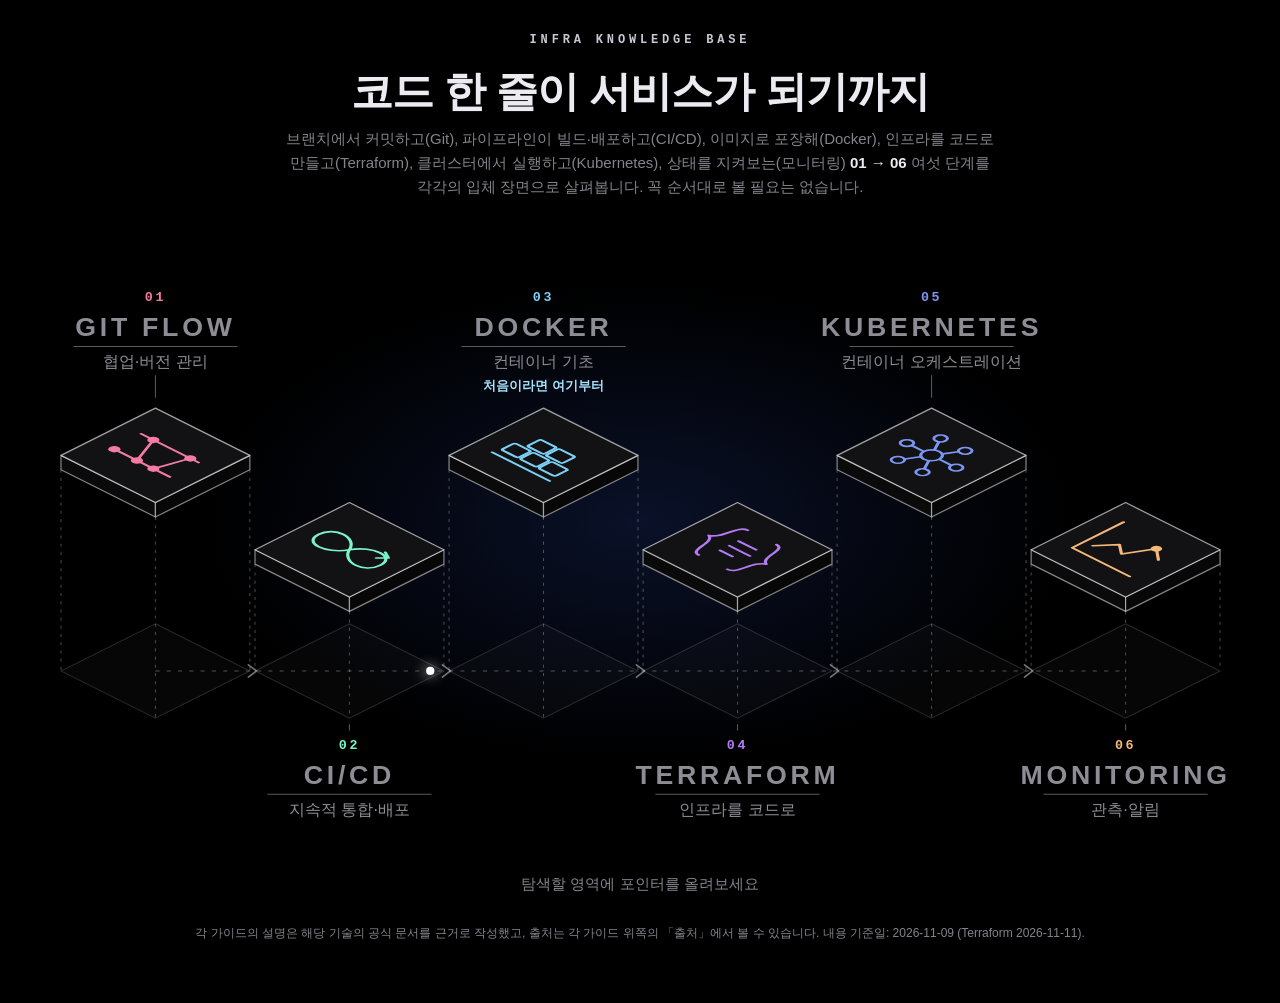
==== index.html @ 9d1da6e8 "feat(hub): show the six guides as an isometric left-to-right flow map Replace the card list with flo" ====
<!DOCTYPE html>
<html lang="ko">
<head>
  <meta charset="UTF-8">
  <meta name="viewport" content="width=device-width, initial-scale=1">
  <meta name="color-scheme" content="dark">
  <title>인프라 학습 지도</title>
  <style>
    /* 메인 화면(전체 지도) — 외부 글꼴·CDN 없이 이 파일 하나로 동작합니다. */
    :root {
      --h: 226;
      --lav: hsl(var(--h) 95% 85%);
      --text: #ecebf1; --muted: #84838c; --soft: #c9c7d3;
      --line: rgba(255, 255, 255, .1); --line-2: rgba(255, 255, 255, .18);
      --ease: cubic-bezier(0.22, 1, 0.36, 1);
      --mono: ui-monospace, SFMono-Regular, Menlo, Consolas, monospace;
      color-scheme: dark;
    }
    * { box-sizing: border-box; }
    html, body { margin: 0; }
    body {
      min-height: 100vh; background: #000; color: var(--text); overflow-x: hidden;
      font: 15px/1.6 -apple-system, BlinkMacSystemFont, "Apple SD Gothic Neo", "Malgun Gothic", "Noto Sans KR", "Segoe UI", Roboto, sans-serif;
      -webkit-font-smoothing: antialiased;
      word-break: keep-all; overflow-wrap: break-word;
    }
    [hidden] { display: none !important; }
    :focus-visible { outline: 2px solid #fff; outline-offset: 3px; }
    .glow { position: fixed; left: 50%; top: 58%; width: 90vw; height: 70vh; transform: translate(-50%, -50%); pointer-events: none; background: radial-gradient(closest-side, hsl(var(--h) 60% 45% / .22), transparent 75%); transition: background .6s var(--ease); animation: breathe 9s var(--ease) infinite alternate; }
    @keyframes breathe { from { opacity: .6; } to { opacity: 1; } }
    .wrap { position: relative; max-width: 1280px; margin: 0 auto; padding: 32px 24px 48px; }
    .eyebrow { margin: 0; text-align: center; font: 600 12px/1.4 var(--mono); letter-spacing: .32em; color: var(--soft); }
    h1 { margin: 18px auto 10px; text-align: center; font-size: clamp(26px, 4vw, 42px); line-height: 1.2; font-weight: 800; letter-spacing: -.02em; text-wrap: balance; }
    .lead { margin: 0 auto; max-width: 720px; text-align: center; color: var(--muted); font-size: 15px; text-wrap: pretty; }
    .lead b { color: var(--text); font-weight: 600; }

    /* 입체 지도: 01 → 06 을 왼쪽에서 오른쪽으로(좁은 화면은 위에서 아래로) */
    .map { position: relative; margin-top: 12px; }
    .map:focus { outline: none; }
    .map svg { display: block; width: 100%; height: auto; overflow: visible; }
    .ft, .fa, .fb { stroke-width: 1.2; stroke-linejoin: round; transition: fill .3s, stroke .3s; }
    .ft { fill: #121214; stroke: rgba(255, 255, 255, .62); }
    .fa { fill: #0a0a0b; stroke: rgba(255, 255, 255, .5); }
    .fb { fill: #070708; stroke: rgba(255, 255, 255, .5); }
    .shadow { fill: rgba(255, 255, 255, .025); stroke: rgba(255, 255, 255, .14); stroke-width: 1; }
    .drop { stroke: rgba(255, 255, 255, .28); stroke-width: 1; stroke-dasharray: 3 5; }
    .sym { fill: none; stroke: hsl(var(--h) 85% 72%); stroke-width: 2.2; stroke-linecap: round; stroke-linejoin: round; transition: stroke .3s; }
    .sym .dotf { fill: hsl(var(--h) 85% 72%); stroke: none; }
    .tile { cursor: pointer; outline: none; }
    .tile .lift { transition: transform .45s var(--ease), filter .45s var(--ease); }
    .tile.is-on .lift { transform: translateY(-12px); filter: drop-shadow(0 0 16px hsl(var(--h) 90% 65% / .55)); }
    .tile.is-on .ft { fill: hsl(var(--h) 40% 15%); stroke: hsl(var(--h) 95% 88%); }
    .tile.is-on .sym { stroke: hsl(var(--h) 95% 86%); }
    .tile:focus-visible .ft { stroke: #fff; stroke-width: 2.4; }
    .map.has-on .tile:not(.is-on) { opacity: .4; }
    .tile { transition: opacity .35s; }
    .lbl-en { fill: #8e8d95; font: 800 26px/1 -apple-system, BlinkMacSystemFont, "Segoe UI", Roboto, sans-serif; letter-spacing: .14em; transition: fill .3s; }
    .lbl-ko { fill: #8e8d95; font-size: 16px; transition: fill .3s; }
    .lbl-no { fill: hsl(var(--h) 85% 72%); font: 700 13px var(--mono); letter-spacing: .2em; }
    .lbl-start { fill: hsl(var(--h) 95% 82%); font-size: 13px; font-weight: 600; }
    .lbl-line { stroke: rgba(255, 255, 255, .35); stroke-width: 1; fill: none; }
    .tile.is-on .lbl-en { fill: #fff; }
    .tile.is-on .lbl-ko { fill: var(--soft); }
    .track { fill: none; stroke: rgba(255, 255, 255, .2); stroke-width: 1.4; stroke-dasharray: 4 7; animation: dash 1.6s linear infinite; }
    @keyframes dash { to { stroke-dashoffset: -22; } }
    .chev { fill: none; stroke: rgba(255, 255, 255, .45); stroke-width: 1.6; stroke-linecap: round; stroke-linejoin: round; }
    .runner { fill: #fff; filter: drop-shadow(0 0 6px #fff); }
    .hint { margin: 4px 0 0; min-height: 1.6em; text-align: center; color: var(--muted); font-size: 15px; }
    .hint b { color: var(--text); font-weight: 600; }
    .foot { margin-top: 28px; text-align: center; font-size: 12px; color: var(--muted); }

    body { animation: pageIn .5s var(--ease) both; }
    @keyframes pageIn { from { opacity: 0; } }
    html.is-leaving body { opacity: 0; transition: opacity .3s ease .05s; }
    html.is-leaving .map svg { transform: scale(1.08); transition: transform .35s var(--ease); }
    html.is-leaving .tile.is-on .lift { transform: translateY(-28px); }
    @media (max-width: 720px) {
      .wrap { padding: 24px 16px 40px; }
      .lead, .hint { font-size: 14px; }
    }
    .skip-link { position: absolute; left: 12px; top: -60px; z-index: 100; padding: 8px 14px; background: var(--lav); color: #000; border-radius: 999px; font-weight: 700; text-decoration: none; }
    .skip-link:focus { top: 12px; }
    @media (prefers-reduced-motion: reduce) {
      *, *::before, *::after { animation-duration: .01ms !important; animation-delay: 0s !important; animation-iteration-count: 1 !important; transition-duration: .01ms !important; transition-delay: 0s !important; }
      .glow, .track { animation: none !important; }
    }
  </style>
</head>
<body>
  <a class="skip-link" href="#map">학습 가이드 지도로 건너뛰기</a>
  <div class="glow" aria-hidden="true"></div>
  <div class="wrap">
    <header>
      <p class="eyebrow">INFRA KNOWLEDGE BASE</p>
    </header>
    <main>
      <h1>코드 한 줄이 서비스가 되기까지</h1>
      <p class="lead">브랜치에서 커밋하고(Git), 파이프라인이 빌드·배포하고(CI/CD), 이미지로 포장해(Docker), 인프라를 코드로 만들고(Terraform), 클러스터에서 실행하고(Kubernetes), 상태를 지켜보는(모니터링) <b>01 → 06</b> 여섯 단계를 각각의 입체 장면으로 살펴봅니다. 꼭 순서대로 볼 필요는 없습니다.</p>
      <nav class="map" id="map" tabindex="-1" aria-label="학습 가이드 지도">
        <svg id="map-svg" focusable="false"></svg>
      </nav>
      <p class="hint" id="hint" aria-hidden="true"></p>
      <p class="foot">각 가이드의 설명은 해당 기술의 공식 문서를 근거로 작성했고, 출처는 각 가이드 위쪽의 「출처」에서 볼 수 있습니다. 내용 기준일: 2026-11-09 (Terraform 2026-11-11).</p>
    </main>
  </div>
  <script>
  (function () {
    'use strict';
    var NS = 'http://www.w3.org/2000/svg';
    var G = [
      { id: 'gitflow', en: 'GIT FLOW', eb: '협업·버전 관리', ti: 'Git Flow 한눈에 보기', href: 'git_flow_commit_guideline/index.html', h: 340 },
      { id: 'cicd', en: 'CI/CD', eb: '지속적 통합·배포', ti: 'CI/CD 한눈에 보기', href: 'ci_cd_guideline/index.html', h: 158 },
      { id: 'docker', en: 'DOCKER', eb: '컨테이너 기초', ti: 'Docker 한눈에 보기', href: 'docker_guideline/index.html', h: 198, start: true },
      { id: 'terraform', en: 'TERRAFORM', eb: '인프라를 코드로', ti: 'Terraform 한눈에 보기', href: 'terraform_guideline/index.html', h: 268 },
      { id: 'k8s', en: 'KUBERNETES', eb: '컨테이너 오케스트레이션', ti: 'Kubernetes 한눈에 보기', href: 'k8s_guideline/index.html', h: 226 },
      { id: 'monitoring', en: 'MONITORING', eb: '관측·알림', ti: 'Monitoring 한눈에 보기', href: 'monitoring_guideline/index.html', h: 30 }
    ];
    var HINT0 = '탐색할 영역에 포인터를 올려보세요';

    // 판 윗면에 그리는 기호(윗면 좌표 ±44 안). 각 기술의 상표 대신 하는 일을 단순한 선으로 표시한다.
    var SYM = [
      // Git Flow: 두 갈래 브랜치와 커밋 점, 갈라지고 합쳐지는 선
      function (g) {
        p(g, 'M-28,-14 H28 M-28,14 H28 M-16,-14 L-4,14 M12,14 L20,-14');
        [[-16, -14], [20, -14], [-4, 14], [12, 14], [-26, 14]].forEach(function (c) { s('circle', { cx: c[0], cy: c[1], r: 4.2, 'class': 'dotf' }, g); });
      },
      // CI/CD: 계속 도는 고리(통합 → 배포 → 다시 통합)
      function (g) {
        p(g, 'M0,0 C-8,-16 -30,-16 -30,0 C-30,16 -8,16 0,0 C8,-16 30,-16 30,0 C30,16 8,16 0,0 Z');
        p(g, 'M20,-15 L27,-11 L21,-5');
      },
      // Docker: 차곡차곡 쌓인 컨테이너
      function (g) {
        [[-26, 2], [-8, 2], [10, 2], [-17, -14], [1, -14]].forEach(function (c) { s('rect', { x: c[0], y: c[1], width: 16, height: 13, rx: 2 }, g); });
        p(g, 'M-28,22 H28');
      },
      // Terraform: 중괄호 안의 코드 줄(구성 파일)
      function (g) {
        p(g, 'M-14,-24 C-24,-24 -18,-4 -28,0 C-18,4 -24,24 -14,24 M14,-24 C24,-24 18,-4 28,0 C18,4 24,24 14,24 M-8,-9 H9 M-8,0 H12 M-8,9 H4');
      },
      // Kubernetes: 가운데 제어부와 둘레의 노드들
      function (g) {
        var r = 24, i, a;
        for (i = 0; i < 6; i++) {
          a = Math.PI / 3 * i;
          p(g, 'M' + (Math.cos(a) * 8).toFixed(1) + ',' + (Math.sin(a) * 8).toFixed(1) + ' L' + (Math.cos(a) * (r - 5)).toFixed(1) + ',' + (Math.sin(a) * (r - 5)).toFixed(1));
          s('circle', { cx: (Math.cos(a) * r).toFixed(1), cy: (Math.sin(a) * r).toFixed(1), r: 4.6 }, g);
        }
        s('circle', { cx: 0, cy: 0, r: 7.5 }, g);
      },
      // Monitoring: 축과 시간에 따라 오르내리는 선
      function (g) {
        p(g, 'M-28,-26 V24 H28 M-20,12 L-8,-2 L2,6 L14,-16 L26,-6');
        s('circle', { cx: 14, cy: -16, r: 4, 'class': 'dotf' }, g);
      }
    ];

    function s(tag, a, par) { var n = document.createElementNS(NS, tag); for (var k in a) n.setAttribute(k, a[k]); if (par) par.appendChild(n); return n; }
    function p(g, d) { return s('path', { d: d }, g); }
    function iso(sx, sy, x, y, z) { return [sx + x - y, sy + (x + y) / 2 - (z || 0)]; }
    function pts(l) { return l.map(function (q) { return q[0].toFixed(1) + ',' + q[1].toFixed(1); }).join(' '); }
    // 판 하나: 아래 두 옆면 + 윗면, 윗면 가운데 좌표를 돌려준다
    function slab(par, cx, cy, a, th) {
      var A = iso(cx, cy, -a, -a), B = iso(cx, cy, a, -a), C = iso(cx, cy, a, a), D = iso(cx, cy, -a, a);
      s('polygon', { 'class': 'fa', points: pts([D, C, [C[0], C[1] + th], [D[0], D[1] + th]]) }, par);
      s('polygon', { 'class': 'fb', points: pts([C, B, [B[0], B[1] + th], [C[0], C[1] + th]]) }, par);
      s('polygon', { 'class': 'ft', points: pts([A, B, C, D]) }, par);
    }
    function diamond(cx, cy, a) { return pts([iso(cx, cy, -a, -a), iso(cx, cy, a, -a), iso(cx, cy, a, a), iso(cx, cy, -a, a)]); }
    function text(par, cls, x, y, anchor, str) { var t = s('text', { 'class': cls, x: x, y: y, 'text-anchor': anchor }, par); t.textContent = str; return t; }

    var RM = window.matchMedia ? window.matchMedia('(prefers-reduced-motion: reduce)') : null, reduce = !!(RM && RM.matches);
    if (RM) { var onRM = function () { reduce = RM.matches; }; if (RM.addEventListener) RM.addEventListener('change', onRM); else if (RM.addListener) RM.addListener(onRM); }
    var NARROW = window.matchMedia ? window.matchMedia('(max-width: 720px)') : null;

    var svgEl = document.getElementById('map-svg'), map = document.getElementById('map'), hint = document.getElementById('hint');
    var tiles = [], P = [], cur = -1;

    // 넓은 화면: 01 → 06 을 왼쪽에서 오른쪽으로, 높낮이를 번갈아 띄운다(이름표는 높은 판은 위, 낮은 판은 아래)
    // 좁은 화면: 같은 순서를 위에서 아래로, 좌우를 번갈아 놓고 이름표는 반대쪽에 둔다
    function layout() {
      var narrow = !!(NARROW && NARROW.matches), L = [];
      G.forEach(function (g, i) {
        if (narrow) L.push({ cx: i % 2 ? 252 : 148, cy: 118 + i * 168, a: 40, th: 12, side: i % 2 ? 'left' : 'right' });
        else L.push({ cx: 128 + i * 189, cy: i % 2 ? 330 : 238, a: 46, th: 14, gy: 448, side: i % 2 ? 'below' : 'above' });
      });
      return { narrow: narrow, w: narrow ? 400 : 1200, h: narrow ? 1100 : 640, L: L };
    }

    function render() {
      var Y = layout(), ref = document.activeElement, refI = ref && ref.getAttribute ? ref.getAttribute('data-i') : null;
      svgEl.textContent = '';
      svgEl.setAttribute('viewBox', '0 0 ' + Y.w + ' ' + Y.h);
      tiles = []; P = [];
      var deco = s('g', { 'aria-hidden': 'true' }, svgEl);
      // 흐름 길: 넓은 화면은 바닥 그림자 가운데를, 좁은 화면은 판 가운데를 잇는다(판 뒤로 지나감)
      Y.L.forEach(function (o) { P.push(Y.narrow ? [o.cx, o.cy] : [o.cx, o.gy]); });
      s('polyline', { 'class': 'track', points: pts(P) }, deco);
      for (var k = 0; k < P.length - 1; k++) {
        var mx = (P[k][0] + P[k + 1][0]) / 2, my = (P[k][1] + P[k + 1][1]) / 2;
        var ang = Math.atan2(P[k + 1][1] - P[k][1], P[k + 1][0] - P[k][0]) * 180 / Math.PI;
        s('path', { 'class': 'chev', d: 'M-4,-6 L4,0 L-4,6', transform: 'translate(' + mx.toFixed(1) + ' ' + my.toFixed(1) + ') rotate(' + ang.toFixed(1) + ')' }, deco);
      }
      var runner = s('circle', { 'class': 'runner', r: 4, cx: P[0][0], cy: P[0][1] }, deco);
      Y.L.forEach(function (o, i) {
        var g = G[i];
        var t = s('a', { 'class': 'tile', href: g.href, style: '--h:' + g.h, 'data-i': i, 'aria-label': '0' + (i + 1) + '. ' + g.ti + ' — ' + g.eb + (g.start ? ' (처음이라면 여기부터)' : '') }, svgEl);
        var a = o.a, half = a, top = o.cy - half;
        // 바닥 그림자와 판 모서리에서 내려오는 점선(넓은 화면)
        if (!Y.narrow) {
          s('polygon', { 'class': 'shadow', points: diamond(o.cx, o.gy, a) }, t);
          [[-a * 2, 0], [0, a], [a * 2, 0]].forEach(function (c) {
            s('line', { 'class': 'drop', x1: o.cx + c[0], y1: o.cy + c[1] + (c[1] ? o.th : o.th), x2: o.cx + c[0], y2: o.gy + c[1] }, t);
          });
        }
        var lift = s('g', { 'class': 'lift' }, t);
        slab(lift, o.cx, o.cy, a, o.th);
        var sym = s('g', { 'class': 'sym', transform: 'matrix(1 .5 -1 .5 ' + o.cx + ' ' + o.cy + ') scale(' + (a / 46).toFixed(3) + ')' }, lift);
        SYM[i](sym);
        // 이름표: 번호 · 영문 · 밑줄 · 한글 설명
        var lb = s('g', { 'aria-hidden': 'true' }, t), x, y, an, w = 0;
        if (Y.narrow) {
          an = o.side === 'right' ? 'start' : 'end';
          x = o.side === 'right' ? o.cx + a * 2 + 22 : o.cx - a * 2 - 22;
          y = o.cy - 18;
          text(lb, 'lbl-no', x, y - 26, an, '0' + (i + 1));
          var en = text(lb, 'lbl-en', x, y, an, g.en); en.style.fontSize = '16px';
          var ko = text(lb, 'lbl-ko', x, y + 46, an, g.eb); ko.style.fontSize = '14px';
          if (g.start) text(lb, 'lbl-start', x, y + 68, an, '처음이라면 여기부터');
          var ux = o.side === 'right' ? x - 14 : x + 14;
          s('path', { 'class': 'lbl-line', d: 'M' + ux + ',' + (y + 14) + ' H' + (o.side === 'right' ? x + 120 : x - 120) + ' M' + ux + ',' + (y + 14) + ' L' + (o.side === 'right' ? o.cx + a : o.cx - a) + ',' + (o.cy + a / 2) }, lb);
        } else if (o.side === 'above') {
          x = o.cx; y = top - 70;
          text(lb, 'lbl-no', x, y - 34, 'middle', '0' + (i + 1));
          text(lb, 'lbl-en', x, y, 'middle', g.en);
          text(lb, 'lbl-ko', x, y + 30, 'middle', g.eb);
          if (g.start) text(lb, 'lbl-start', x, y + 52, 'middle', '처음이라면 여기부터');
          s('path', { 'class': 'lbl-line', d: 'M' + (x - 80) + ',' + (y + 10) + ' H' + (x + 80) + ' M' + x + ',' + (y + (g.start ? 60 : 38)) + ' V' + (top - 10) }, lb);
        } else {
          x = o.cx; y = o.gy + a + 64;
          text(lb, 'lbl-no', x, y - 34, 'middle', '0' + (i + 1));
          text(lb, 'lbl-en', x, y, 'middle', g.en);
          text(lb, 'lbl-ko', x, y + 30, 'middle', g.eb);
          if (g.start) text(lb, 'lbl-start', x, y + 52, 'middle', '처음이라면 여기부터');
          s('path', { 'class': 'lbl-line', d: 'M' + (x - 80) + ',' + (y + 10) + ' H' + (x + 80) + ' M' + x + ',' + (o.gy + a + 6) + ' V' + (y - 52) }, lb);
        }
        t.addEventListener('click', function (e) {
          if (e.button !== 0 || e.metaKey || e.ctrlKey || e.shiftKey || e.altKey) return;
          e.preventDefault(); go(i);
        });
        t.addEventListener('mouseenter', function () { on(i); });
        t.addEventListener('mouseleave', function () { on(-1); });
        t.addEventListener('focus', function () { on(i); });
        t.addEventListener('blur', function () { on(-1); });
        tiles.push(t);
      });
      runnerEl = runner;
      if (refI !== null && tiles[+refI]) tiles[+refI].focus();
      on(cur);
    }
    var runnerEl = null;

    function go(i) {
      if (reduce) { location.href = G[i].href; return; }
      on(i);
      document.documentElement.classList.add('is-leaving');
      setTimeout(function () { location.href = G[i].href; }, 340);
    }
    function on(i) {
      cur = i;
      tiles.forEach(function (t, k) { t.classList.toggle('is-on', k === i); });
      map.classList.toggle('has-on', i >= 0);
      if (i >= 0) {
        document.documentElement.style.setProperty('--h', G[i].h);
        hint.innerHTML = '';
        var b = document.createElement('b'); b.textContent = '0' + (i + 1) + ' ' + G[i].ti;
        hint.appendChild(b); hint.appendChild(document.createTextNode(' — 누르면 열립니다'));
      } else hint.textContent = HINT0;
    }
    window.addEventListener('pageshow', function () { document.documentElement.classList.remove('is-leaving'); on(-1); });
    if (NARROW) { if (NARROW.addEventListener) NARROW.addEventListener('change', render); else if (NARROW.addListener) NARROW.addListener(render); }
    render();

    // 흐름 길을 따라 01 → 06 으로 움직이는 점(동작 줄이기면 멈춤)
    var t0 = null;
    function frame(ts) {
      if (t0 === null) t0 = ts;
      var u = reduce ? 0 : ((ts - t0) / 7000) % 1, f = u * (P.length - 1), k = Math.min(P.length - 2, Math.floor(f)), r = f - k;
      if (runnerEl) {
        runnerEl.setAttribute('cx', (P[k][0] + (P[k + 1][0] - P[k][0]) * r).toFixed(1));
        runnerEl.setAttribute('cy', (P[k][1] + (P[k + 1][1] - P[k][1]) * r).toFixed(1));
      }
      requestAnimationFrame(frame);
    }
    requestAnimationFrame(frame);
  })();
  </script>
</body>
</html>
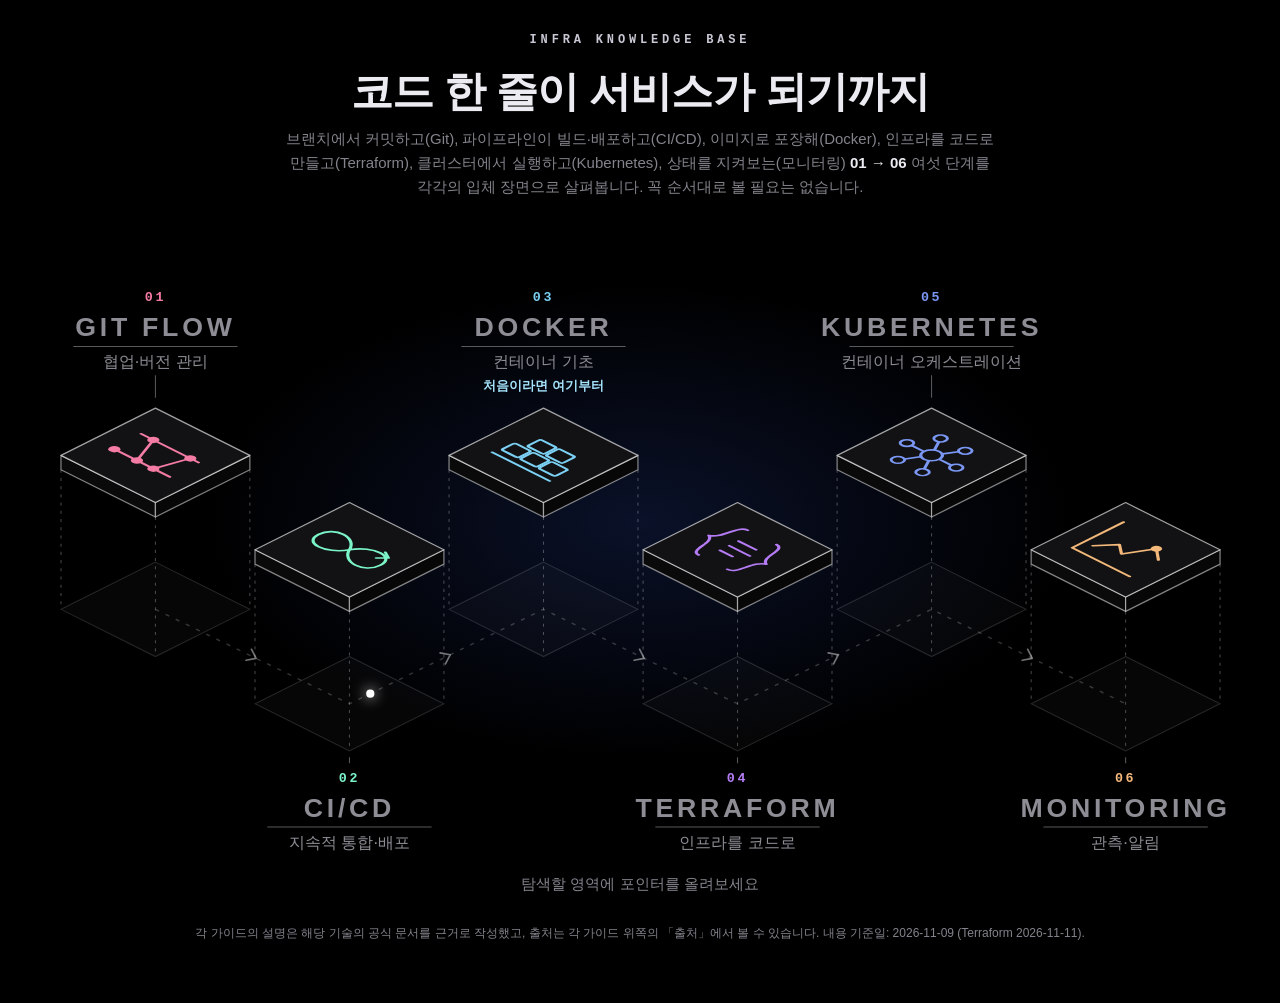
==== commit 301d6f7e: "fix(hub): zigzag the ground track under the alternating tiles Each tile's ground shadow now sits a f" ====
--- a/index.html
+++ b/index.html
@@ -182,7 +182,7 @@
       var narrow = !!(NARROW && NARROW.matches), L = [];
       G.forEach(function (g, i) {
         if (narrow) L.push({ cx: i % 2 ? 252 : 148, cy: 118 + i * 168, a: 40, th: 12, side: i % 2 ? 'left' : 'right' });
-        else L.push({ cx: 128 + i * 189, cy: i % 2 ? 330 : 238, a: 46, th: 14, gy: 448, side: i % 2 ? 'below' : 'above' });
+        else L.push({ cx: 128 + i * 189, cy: i % 2 ? 330 : 238, a: 46, th: 14, gy: (i % 2 ? 330 : 238) + 150, side: i % 2 ? 'below' : 'above' });
       });
       return { narrow: narrow, w: narrow ? 400 : 1200, h: narrow ? 1100 : 640, L: L };
     }
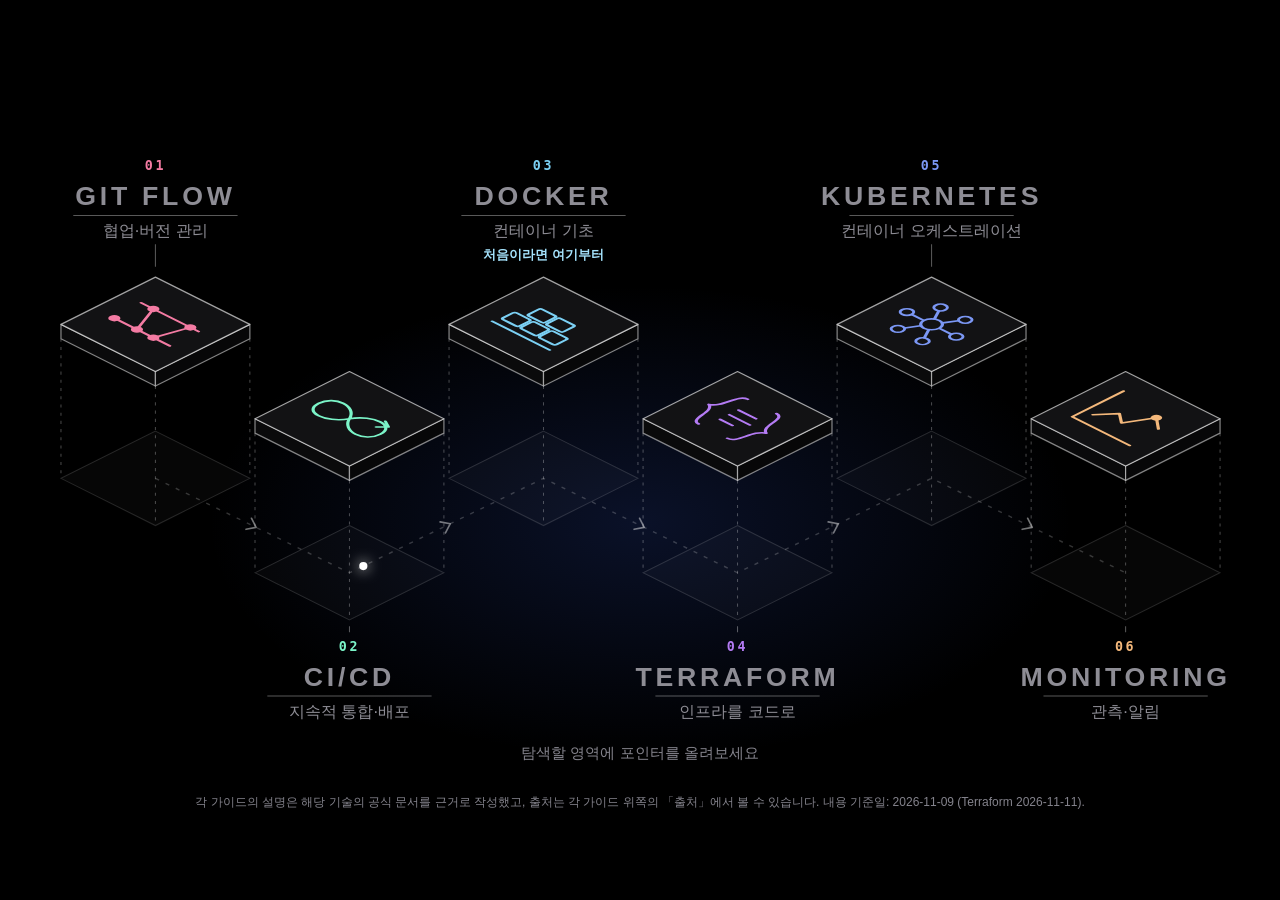
==== commit 53c7637e: "refactor(hub): drop the heading and intro text above the map Keep the page title only for screen rea" ====
--- a/index.html
+++ b/index.html
@@ -29,13 +29,10 @@
     .glow { position: fixed; left: 50%; top: 58%; width: 90vw; height: 70vh; transform: translate(-50%, -50%); pointer-events: none; background: radial-gradient(closest-side, hsl(var(--h) 60% 45% / .22), transparent 75%); transition: background .6s var(--ease); animation: breathe 9s var(--ease) infinite alternate; }
     @keyframes breathe { from { opacity: .6; } to { opacity: 1; } }
     .wrap { position: relative; max-width: 1280px; margin: 0 auto; padding: 32px 24px 48px; }
-    .eyebrow { margin: 0; text-align: center; font: 600 12px/1.4 var(--mono); letter-spacing: .32em; color: var(--soft); }
-    h1 { margin: 18px auto 10px; text-align: center; font-size: clamp(26px, 4vw, 42px); line-height: 1.2; font-weight: 800; letter-spacing: -.02em; text-wrap: balance; }
-    .lead { margin: 0 auto; max-width: 720px; text-align: center; color: var(--muted); font-size: 15px; text-wrap: pretty; }
-    .lead b { color: var(--text); font-weight: 600; }
+    .sr-only { position: absolute; width: 1px; height: 1px; padding: 0; margin: -1px; overflow: hidden; clip: rect(0 0 0 0); white-space: nowrap; border: 0; }
 
     /* 입체 지도: 01 → 06 을 왼쪽에서 오른쪽으로(좁은 화면은 위에서 아래로) */
-    .map { position: relative; margin-top: 12px; }
+    .map { position: relative; margin-top: 48px; }
     .map:focus { outline: none; }
     .map svg { display: block; width: 100%; height: auto; overflow: visible; }
     .ft, .fa, .fb { stroke-width: 1.2; stroke-linejoin: round; transition: fill .3s, stroke .3s; }
@@ -76,7 +73,7 @@
     html.is-leaving .tile.is-on .lift { transform: translateY(-28px); }
     @media (max-width: 720px) {
       .wrap { padding: 24px 16px 40px; }
-      .lead, .hint { font-size: 14px; }
+      .hint { font-size: 14px; }
     }
     .skip-link { position: absolute; left: 12px; top: -60px; z-index: 100; padding: 8px 14px; background: var(--lav); color: #000; border-radius: 999px; font-weight: 700; text-decoration: none; }
     .skip-link:focus { top: 12px; }
@@ -90,12 +87,8 @@
   <a class="skip-link" href="#map">학습 가이드 지도로 건너뛰기</a>
   <div class="glow" aria-hidden="true"></div>
   <div class="wrap">
-    <header>
-      <p class="eyebrow">INFRA KNOWLEDGE BASE</p>
-    </header>
     <main>
-      <h1>코드 한 줄이 서비스가 되기까지</h1>
-      <p class="lead">브랜치에서 커밋하고(Git), 파이프라인이 빌드·배포하고(CI/CD), 이미지로 포장해(Docker), 인프라를 코드로 만들고(Terraform), 클러스터에서 실행하고(Kubernetes), 상태를 지켜보는(모니터링) <b>01 → 06</b> 여섯 단계를 각각의 입체 장면으로 살펴봅니다. 꼭 순서대로 볼 필요는 없습니다.</p>
+      <h1 class="sr-only">코드 한 줄이 서비스가 되기까지</h1>
       <nav class="map" id="map" tabindex="-1" aria-label="학습 가이드 지도">
         <svg id="map-svg" focusable="false"></svg>
       </nav>
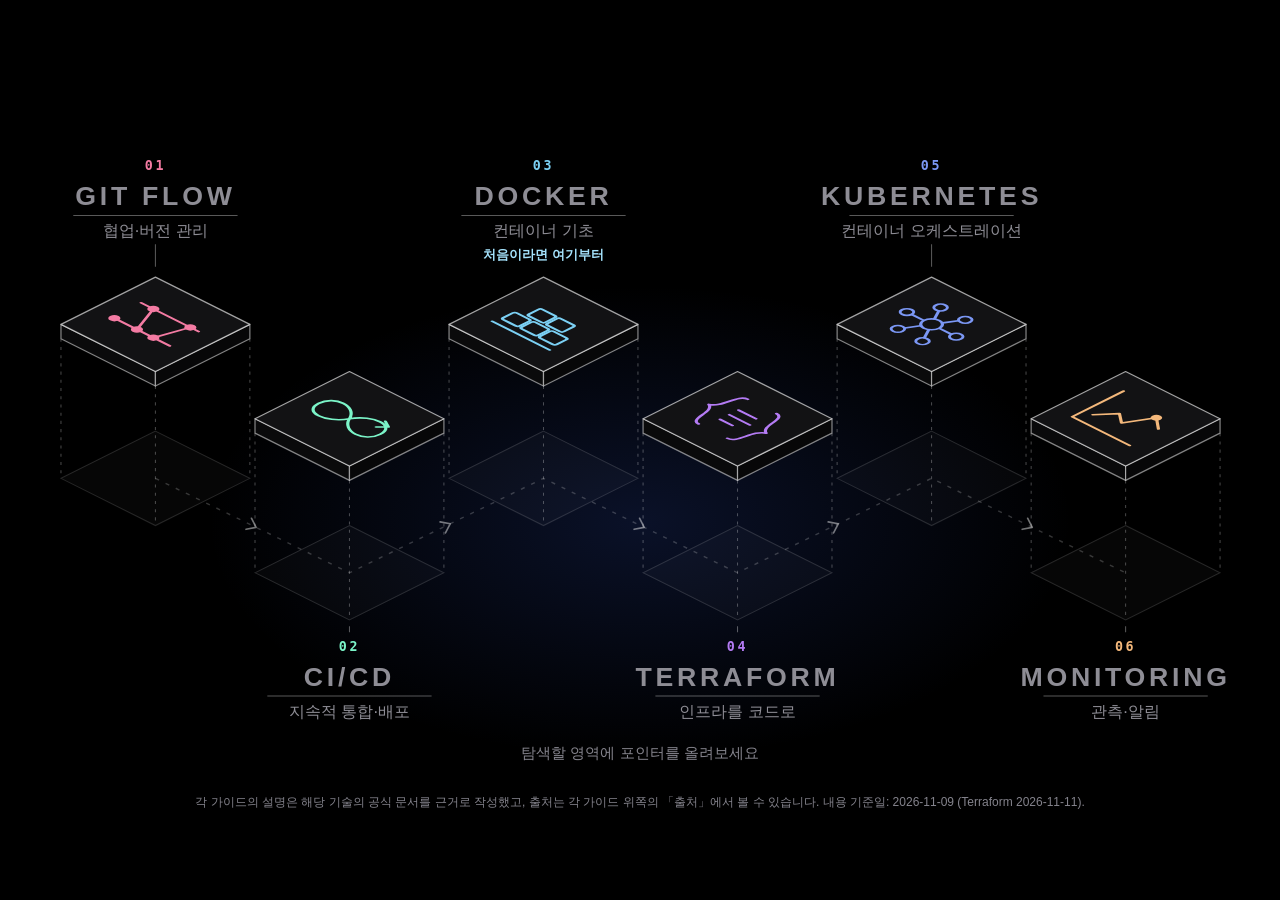
==== commit 9285fb7f: "refactor(hub): stop the moving dot and flowing dashes on the track The track and arrows stay as a st" ====
--- a/index.html
+++ b/index.html
@@ -58,10 +58,8 @@
     .lbl-line { stroke: rgba(255, 255, 255, .35); stroke-width: 1; fill: none; }
     .tile.is-on .lbl-en { fill: #fff; }
     .tile.is-on .lbl-ko { fill: var(--soft); }
-    .track { fill: none; stroke: rgba(255, 255, 255, .2); stroke-width: 1.4; stroke-dasharray: 4 7; animation: dash 1.6s linear infinite; }
-    @keyframes dash { to { stroke-dashoffset: -22; } }
+    .track { fill: none; stroke: rgba(255, 255, 255, .2); stroke-width: 1.4; stroke-dasharray: 4 7; }
     .chev { fill: none; stroke: rgba(255, 255, 255, .45); stroke-width: 1.6; stroke-linecap: round; stroke-linejoin: round; }
-    .runner { fill: #fff; filter: drop-shadow(0 0 6px #fff); }
     .hint { margin: 4px 0 0; min-height: 1.6em; text-align: center; color: var(--muted); font-size: 15px; }
     .hint b { color: var(--text); font-weight: 600; }
     .foot { margin-top: 28px; text-align: center; font-size: 12px; color: var(--muted); }
@@ -79,7 +77,7 @@
     .skip-link:focus { top: 12px; }
     @media (prefers-reduced-motion: reduce) {
       *, *::before, *::after { animation-duration: .01ms !important; animation-delay: 0s !important; animation-iteration-count: 1 !important; transition-duration: .01ms !important; transition-delay: 0s !important; }
-      .glow, .track { animation: none !important; }
+      .glow { animation: none !important; }
     }
   </style>
 </head>
@@ -194,7 +192,6 @@
         var ang = Math.atan2(P[k + 1][1] - P[k][1], P[k + 1][0] - P[k][0]) * 180 / Math.PI;
         s('path', { 'class': 'chev', d: 'M-4,-6 L4,0 L-4,6', transform: 'translate(' + mx.toFixed(1) + ' ' + my.toFixed(1) + ') rotate(' + ang.toFixed(1) + ')' }, deco);
       }
-      var runner = s('circle', { 'class': 'runner', r: 4, cx: P[0][0], cy: P[0][1] }, deco);
       Y.L.forEach(function (o, i) {
         var g = G[i];
         var t = s('a', { 'class': 'tile', href: g.href, style: '--h:' + g.h, 'data-i': i, 'aria-label': '0' + (i + 1) + '. ' + g.ti + ' — ' + g.eb + (g.start ? ' (처음이라면 여기부터)' : '') }, svgEl);
@@ -247,11 +244,9 @@
         t.addEventListener('blur', function () { on(-1); });
         tiles.push(t);
       });
-      runnerEl = runner;
       if (refI !== null && tiles[+refI]) tiles[+refI].focus();
       on(cur);
     }
-    var runnerEl = null;
 
     function go(i) {
       if (reduce) { location.href = G[i].href; return; }
@@ -273,19 +268,6 @@
     window.addEventListener('pageshow', function () { document.documentElement.classList.remove('is-leaving'); on(-1); });
     if (NARROW) { if (NARROW.addEventListener) NARROW.addEventListener('change', render); else if (NARROW.addListener) NARROW.addListener(render); }
     render();
-
-    // 흐름 길을 따라 01 → 06 으로 움직이는 점(동작 줄이기면 멈춤)
-    var t0 = null;
-    function frame(ts) {
-      if (t0 === null) t0 = ts;
-      var u = reduce ? 0 : ((ts - t0) / 7000) % 1, f = u * (P.length - 1), k = Math.min(P.length - 2, Math.floor(f)), r = f - k;
-      if (runnerEl) {
-        runnerEl.setAttribute('cx', (P[k][0] + (P[k + 1][0] - P[k][0]) * r).toFixed(1));
-        runnerEl.setAttribute('cy', (P[k][1] + (P[k + 1][1] - P[k][1]) * r).toFixed(1));
-      }
-      requestAnimationFrame(frame);
-    }
-    requestAnimationFrame(frame);
   })();
   </script>
 </body>
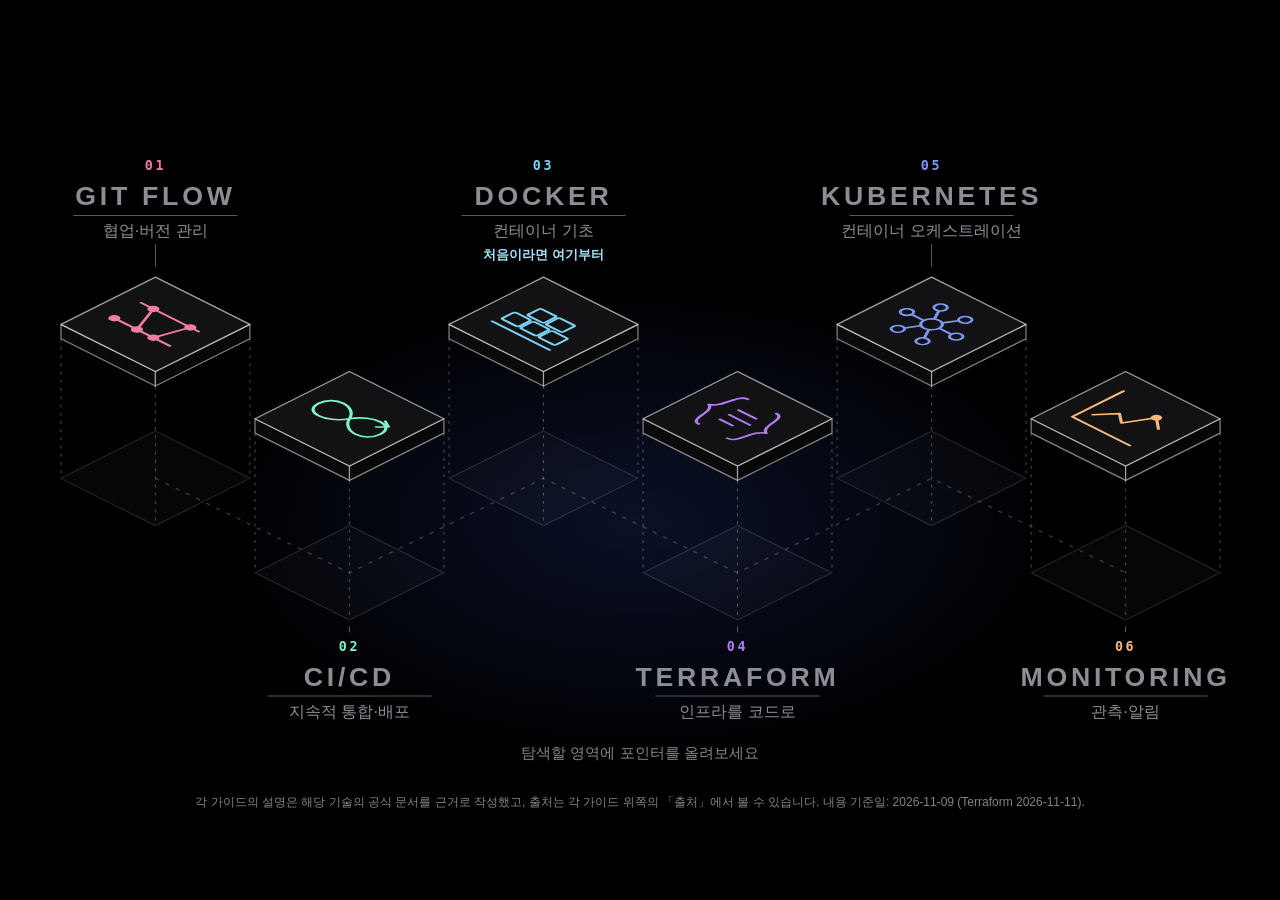
==== commit fefd1bd2: "refactor(hub): drop the arrows on the flow track Co-Authored-By: Claude Opus 5.5 <noreply@anthropic." ====
--- a/index.html
+++ b/index.html
@@ -59,7 +59,6 @@
     .tile.is-on .lbl-en { fill: #fff; }
     .tile.is-on .lbl-ko { fill: var(--soft); }
     .track { fill: none; stroke: rgba(255, 255, 255, .2); stroke-width: 1.4; stroke-dasharray: 4 7; }
-    .chev { fill: none; stroke: rgba(255, 255, 255, .45); stroke-width: 1.6; stroke-linecap: round; stroke-linejoin: round; }
     .hint { margin: 4px 0 0; min-height: 1.6em; text-align: center; color: var(--muted); font-size: 15px; }
     .hint b { color: var(--text); font-weight: 600; }
     .foot { margin-top: 28px; text-align: center; font-size: 12px; color: var(--muted); }
@@ -187,11 +186,6 @@
       // 흐름 길: 넓은 화면은 바닥 그림자 가운데를, 좁은 화면은 판 가운데를 잇는다(판 뒤로 지나감)
       Y.L.forEach(function (o) { P.push(Y.narrow ? [o.cx, o.cy] : [o.cx, o.gy]); });
       s('polyline', { 'class': 'track', points: pts(P) }, deco);
-      for (var k = 0; k < P.length - 1; k++) {
-        var mx = (P[k][0] + P[k + 1][0]) / 2, my = (P[k][1] + P[k + 1][1]) / 2;
-        var ang = Math.atan2(P[k + 1][1] - P[k][1], P[k + 1][0] - P[k][0]) * 180 / Math.PI;
-        s('path', { 'class': 'chev', d: 'M-4,-6 L4,0 L-4,6', transform: 'translate(' + mx.toFixed(1) + ' ' + my.toFixed(1) + ') rotate(' + ang.toFixed(1) + ')' }, deco);
-      }
       Y.L.forEach(function (o, i) {
         var g = G[i];
         var t = s('a', { 'class': 'tile', href: g.href, style: '--h:' + g.h, 'data-i': i, 'aria-label': '0' + (i + 1) + '. ' + g.ti + ' — ' + g.eb + (g.start ? ' (처음이라면 여기부터)' : '') }, svgEl);
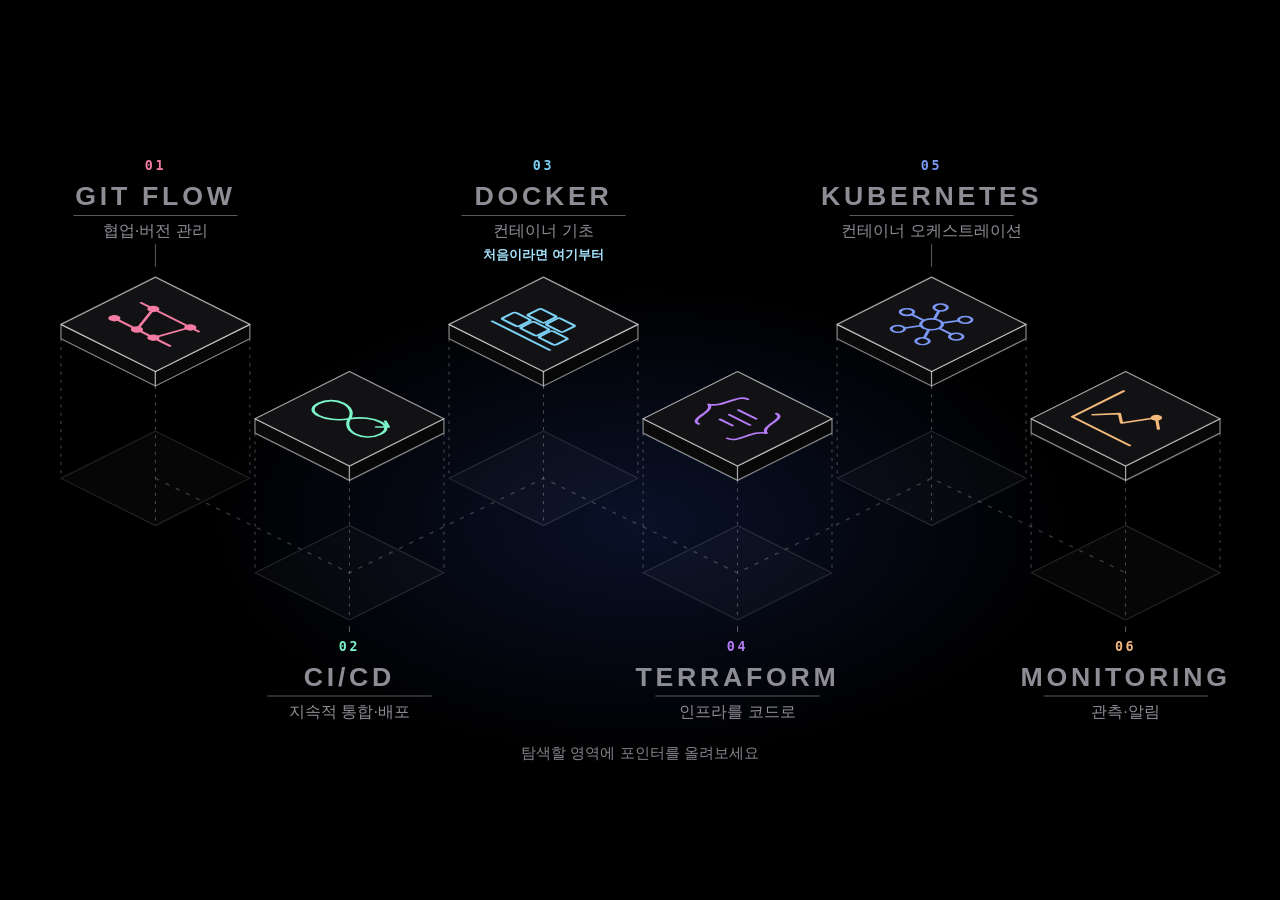
==== commit 8e78ee3e: "refactor(hub): drop the sources note under the map Each guide keeps its own sources section.  Co-Aut" ====
--- a/index.html
+++ b/index.html
@@ -61,7 +61,6 @@
     .track { fill: none; stroke: rgba(255, 255, 255, .2); stroke-width: 1.4; stroke-dasharray: 4 7; }
     .hint { margin: 4px 0 0; min-height: 1.6em; text-align: center; color: var(--muted); font-size: 15px; }
     .hint b { color: var(--text); font-weight: 600; }
-    .foot { margin-top: 28px; text-align: center; font-size: 12px; color: var(--muted); }
 
     body { animation: pageIn .5s var(--ease) both; }
     @keyframes pageIn { from { opacity: 0; } }
@@ -90,7 +89,6 @@
         <svg id="map-svg" focusable="false"></svg>
       </nav>
       <p class="hint" id="hint" aria-hidden="true"></p>
-      <p class="foot">각 가이드의 설명은 해당 기술의 공식 문서를 근거로 작성했고, 출처는 각 가이드 위쪽의 「출처」에서 볼 수 있습니다. 내용 기준일: 2026-11-09 (Terraform 2026-11-11).</p>
     </main>
   </div>
   <script>
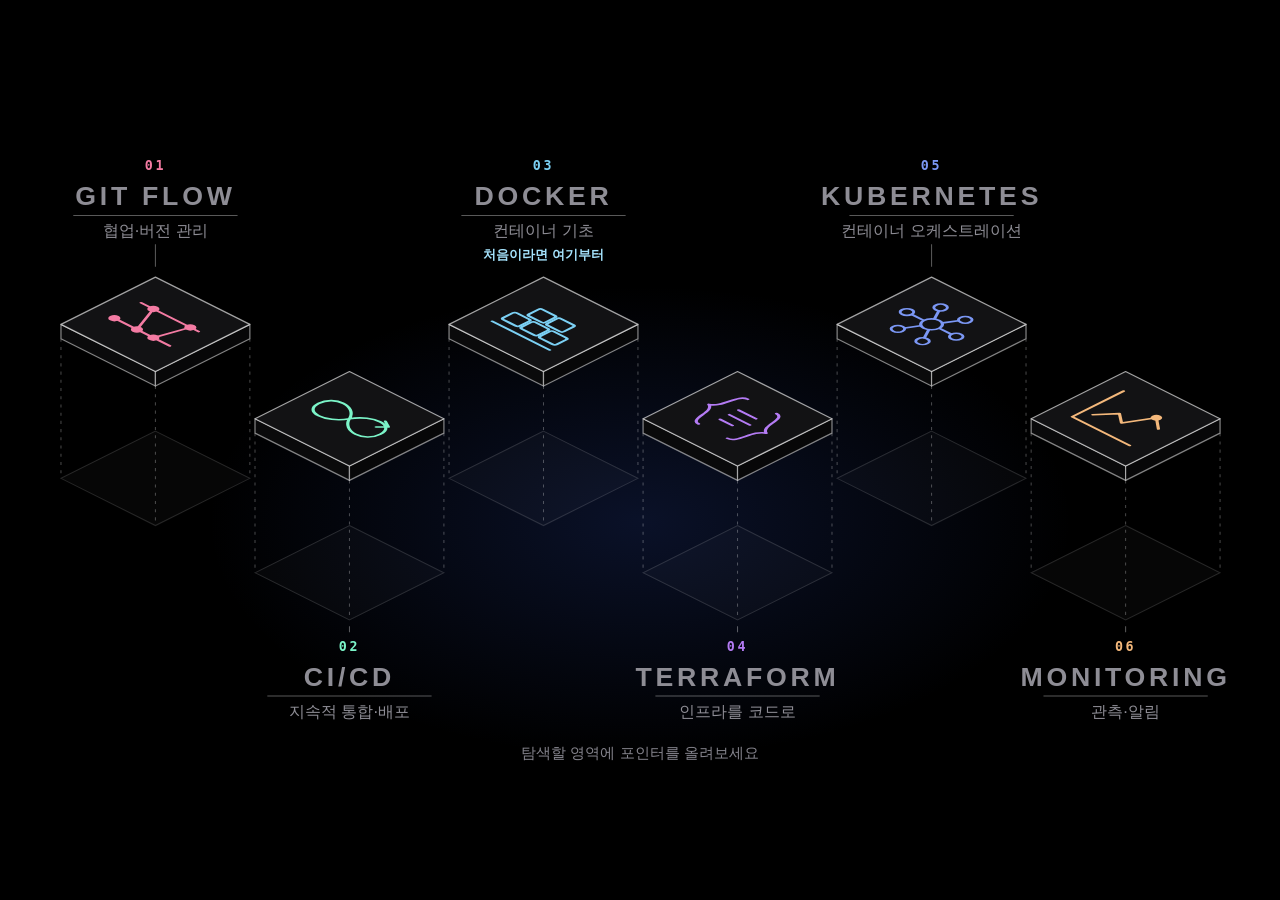
==== commit 13b3fefe: "refactor(hub): drop the dashed line linking the six tiles Co-Authored-By: Claude Opus 5.5 <noreply@a" ====
--- a/index.html
+++ b/index.html
@@ -58,7 +58,6 @@
     .lbl-line { stroke: rgba(255, 255, 255, .35); stroke-width: 1; fill: none; }
     .tile.is-on .lbl-en { fill: #fff; }
     .tile.is-on .lbl-ko { fill: var(--soft); }
-    .track { fill: none; stroke: rgba(255, 255, 255, .2); stroke-width: 1.4; stroke-dasharray: 4 7; }
     .hint { margin: 4px 0 0; min-height: 1.6em; text-align: center; color: var(--muted); font-size: 15px; }
     .hint b { color: var(--text); font-weight: 600; }
 
@@ -162,7 +161,7 @@
     var NARROW = window.matchMedia ? window.matchMedia('(max-width: 720px)') : null;
 
     var svgEl = document.getElementById('map-svg'), map = document.getElementById('map'), hint = document.getElementById('hint');
-    var tiles = [], P = [], cur = -1;
+    var tiles = [], cur = -1;
 
     // 넓은 화면: 01 → 06 을 왼쪽에서 오른쪽으로, 높낮이를 번갈아 띄운다(이름표는 높은 판은 위, 낮은 판은 아래)
     // 좁은 화면: 같은 순서를 위에서 아래로, 좌우를 번갈아 놓고 이름표는 반대쪽에 둔다
@@ -179,11 +178,7 @@
       var Y = layout(), ref = document.activeElement, refI = ref && ref.getAttribute ? ref.getAttribute('data-i') : null;
       svgEl.textContent = '';
       svgEl.setAttribute('viewBox', '0 0 ' + Y.w + ' ' + Y.h);
-      tiles = []; P = [];
-      var deco = s('g', { 'aria-hidden': 'true' }, svgEl);
-      // 흐름 길: 넓은 화면은 바닥 그림자 가운데를, 좁은 화면은 판 가운데를 잇는다(판 뒤로 지나감)
-      Y.L.forEach(function (o) { P.push(Y.narrow ? [o.cx, o.cy] : [o.cx, o.gy]); });
-      s('polyline', { 'class': 'track', points: pts(P) }, deco);
+      tiles = [];
       Y.L.forEach(function (o, i) {
         var g = G[i];
         var t = s('a', { 'class': 'tile', href: g.href, style: '--h:' + g.h, 'data-i': i, 'aria-label': '0' + (i + 1) + '. ' + g.ti + ' — ' + g.eb + (g.start ? ' (처음이라면 여기부터)' : '') }, svgEl);
